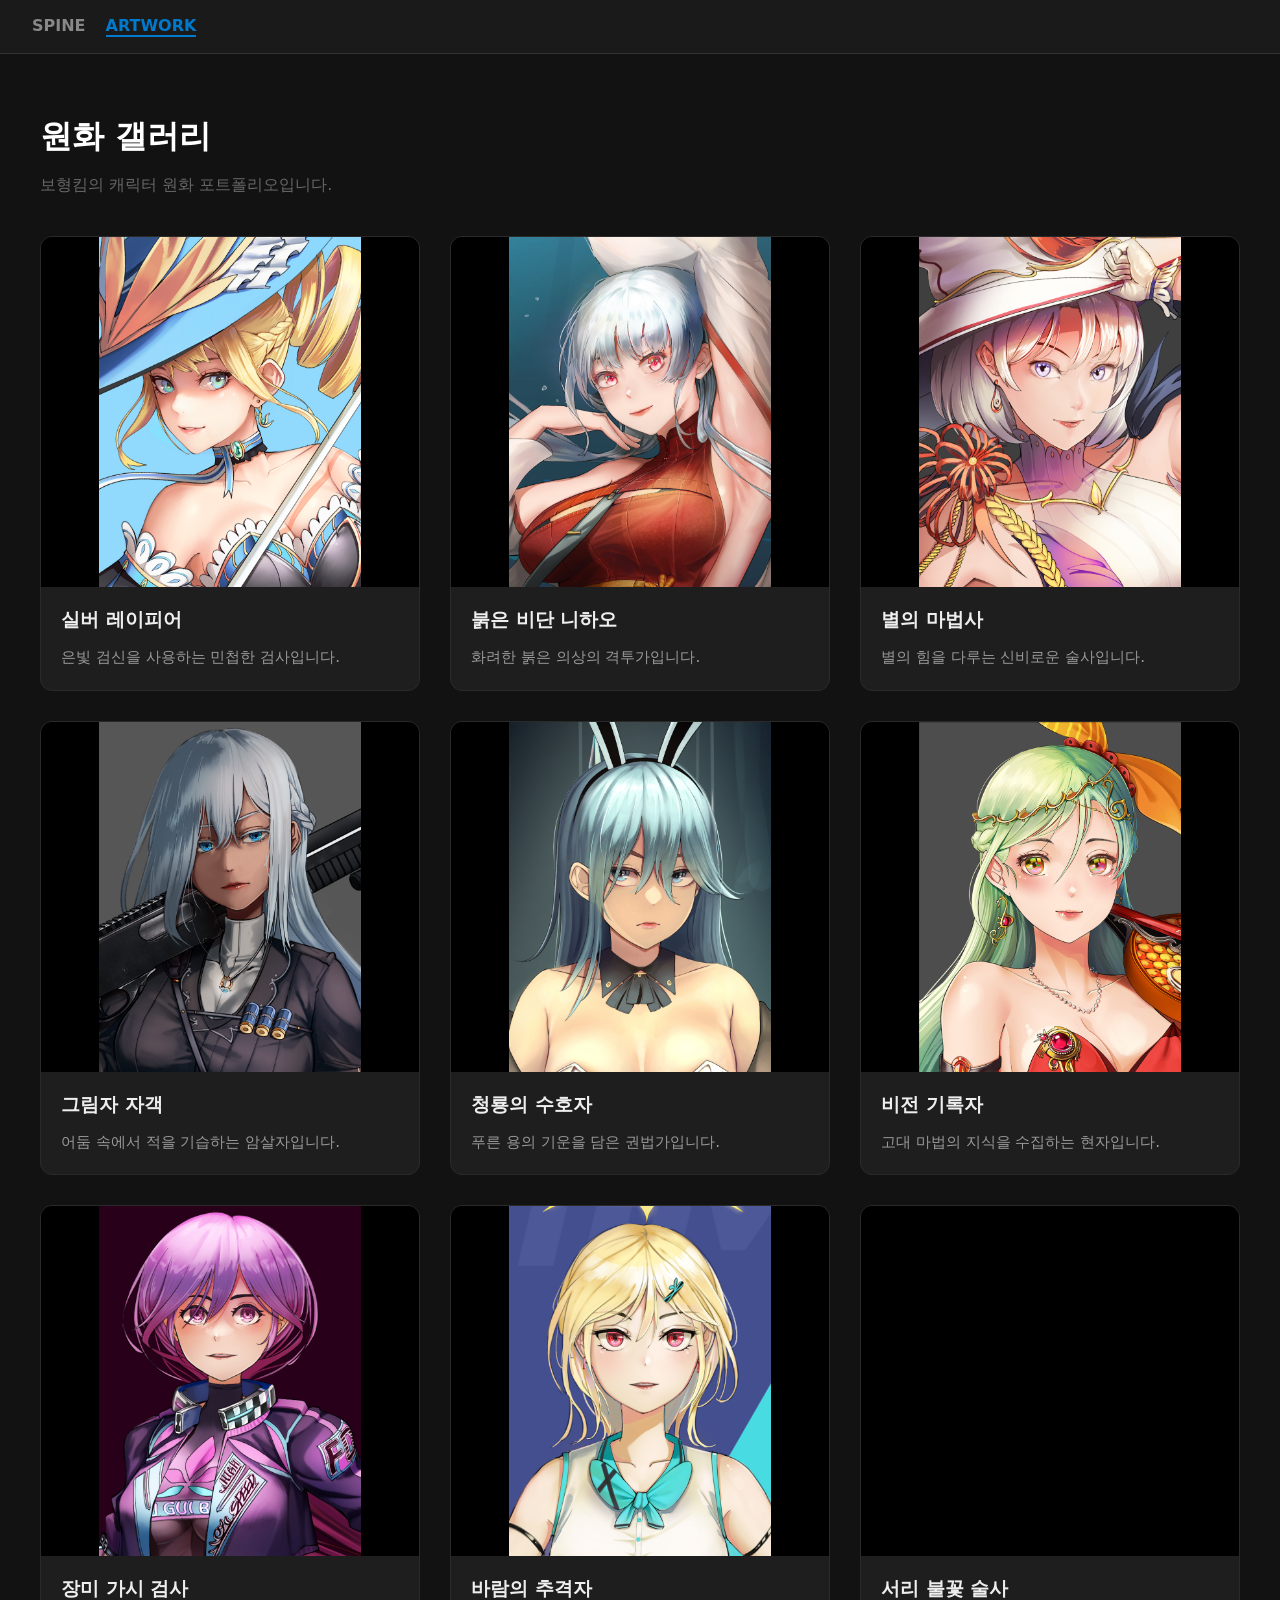
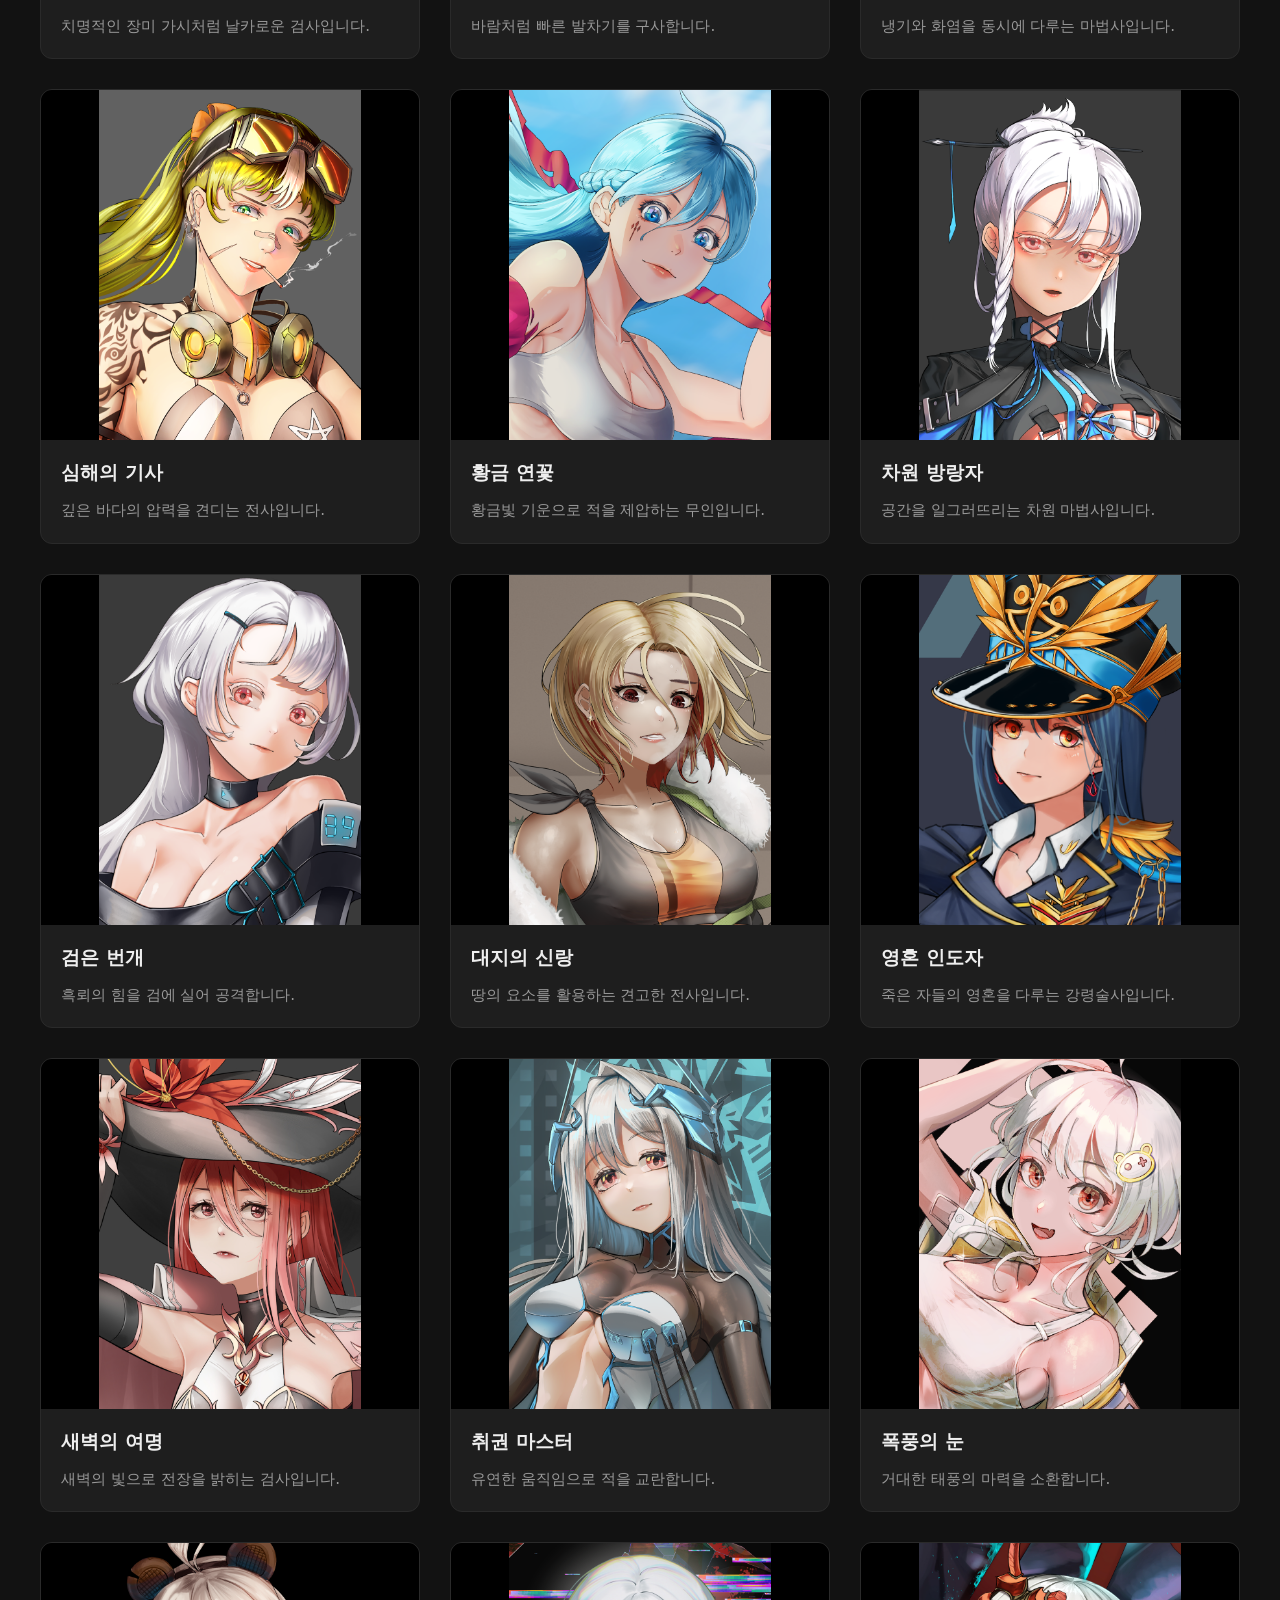
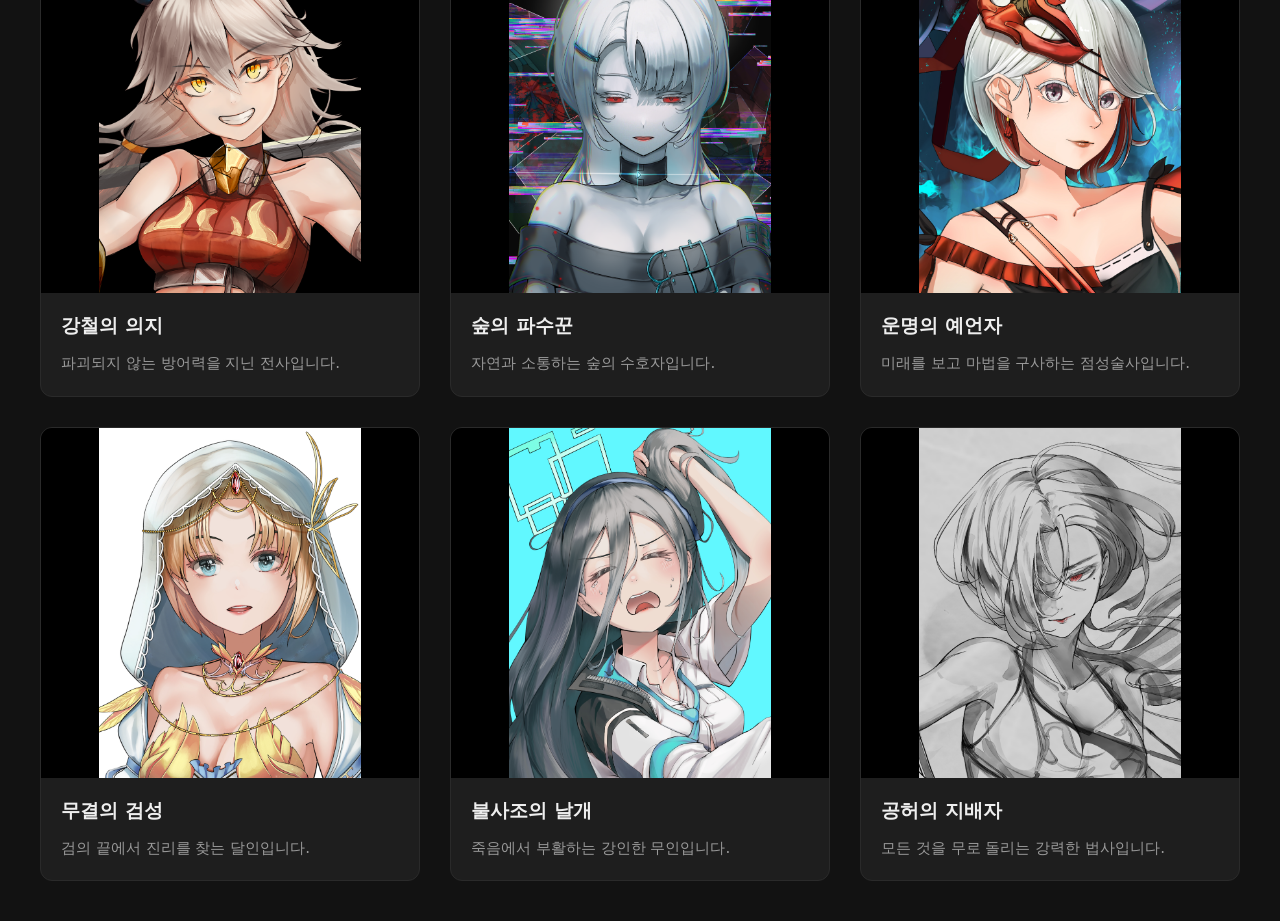
==== artwork.html @ 3d74e8c3 "원화탭 추가" ====
<!doctype html>
<html lang="ko">
  <head>
    <meta charset="UTF-8" />
    <title>보형킴의 디지털 아뜨리움 - ARTWORK</title>
    <link rel="stylesheet" href="artwork.css" />
  </head>
  <body>
    <nav class="top-nav">
      <a href="index.html">SPINE</a>
      <a href="artwork.html" class="active">ARTWORK</a>
    </nav>

    <div class="artwork-page">
      <h1>원화 갤러리</h1>
      <p class="subtitle">보형킴의 캐릭터 원화 포트폴리오입니다.</p>
      
      <div id="artwork-container" class="artwork-grid">
        </div>
    </div>

    <script>
      async function fetchArtworks() {
        const container = document.getElementById("artwork-container");
        try {
          const response = await fetch("artworks.json");
          const data = await response.json();
          
          container.innerHTML = data.map(art => `
            <div class="art-card">
              <div class="img-wrapper">
                <img src="${art.rink}" alt="${art.name}" onerror="this.src='https://placehold.co/600x400?text=No+Image'">
              </div>
              <div class="art-info">
                <h3>${art.name}</h3>
                <p>${art.description}</p>
              </div>
            </div>
          `).join("");
        } catch (e) {
          container.innerHTML = "<p>데이터 로딩 실패</p>";
        }
      }
      window.onload = fetchArtworks;
    </script>
  </body>
</html>
---- artwork.css ----
/* artwork.css */

/* 페이지 기본 설정 */
body {
  margin: 0;
  padding: 0;
  background-color: #121212;
  color: #ffffff;
  font-family: 'Pretendard', -apple-system, BlinkMacSystemFont, system-ui, Roboto, sans-serif;
}

/* 상단 네비게이션 */
.top-nav {
  background: #1a1a1a;
  padding: 1rem 2rem;
  border-bottom: 1px solid #333;
  display: flex;
  gap: 20px;
  position: sticky;
  top: 0;
  z-index: 1000;
}

.top-nav a {
  color: #888;
  text-decoration: none;
  font-weight: 600;
  font-size: 1rem;
  transition: color 0.3s ease;
}

.top-nav a:hover {
  color: #fff;
}

.top-nav a.active {
  color: #007acc;
  border-bottom: 2px solid #007acc;
}

/* 원화 레이아웃 컨테이너 */
.artwork-page {
  max-width: 1200px;
  margin: 0 auto;
  padding: 40px 20px;
}

.artwork-page h1 {
  font-size: 2rem;
  margin-bottom: 10px;
  color: #fff;
}

.artwork-page .subtitle {
  color: #666;
  margin-bottom: 40px;
}

/* 바둑판 그리드 (반응형) */
.artwork-grid {
  display: grid;
  grid-template-columns: repeat(auto-fill, minmax(300px, 1fr));
  gap: 30px;
}

/* 개별 아트 카드 디자인 */
.art-card {
  background: #1e1e1e;
  border-radius: 12px;
  overflow: hidden;
  border: 1px solid #2a2a2a;
  transition: all 0.3s cubic-bezier(0.25, 0.8, 0.25, 1);
  cursor: pointer;
}

.art-card:hover {
  transform: translateY(-10px);
  border-color: #007acc;
  box-shadow: 0 15px 30px rgba(0, 0, 0, 0.5);
}

/* 이미지 영역 */
/* 이미지 영역 수정 */
.art-card .img-wrapper {
  width: 100%;
  height: 350px; /* 원화의 전체 비율을 보기 위해 높이를 조금 더 키우는 것을 추천합니다 */
  overflow: hidden;
  background: #000; /* 여백이 생길 경우 검은색으로 처리 */
  display: flex;
  align-items: center;
  justify-content: center;
}

.art-card img {
  width: auto;
  height: auto;
  max-width: 100%;
  max-height: 100%;
  object-fit: contain; /* 핵심: 이미지가 잘리지 않고 전체 비율이 나오게 함 */
  transition: transform 0.5s ease;
}

.art-card:hover img {
  transform: scale(1.05);
}

/* 텍스트 정보 영역 */
.art-info {
  padding: 20px;
}

.art-info h3 {
  margin: 0 0 12px 0;
  font-size: 1.2rem;
  color: #eee;
}

.art-info p {
  margin: 0;
  font-size: 0.95rem;
  line-height: 1.6;
  color: #999;
  /* 설명이 너무 길 경우 3줄까지만 표시 */
  display: -webkit-box;
  -webkit-line-clamp: 3;
  -webkit-box-orient: vertical;
  overflow: hidden;
}
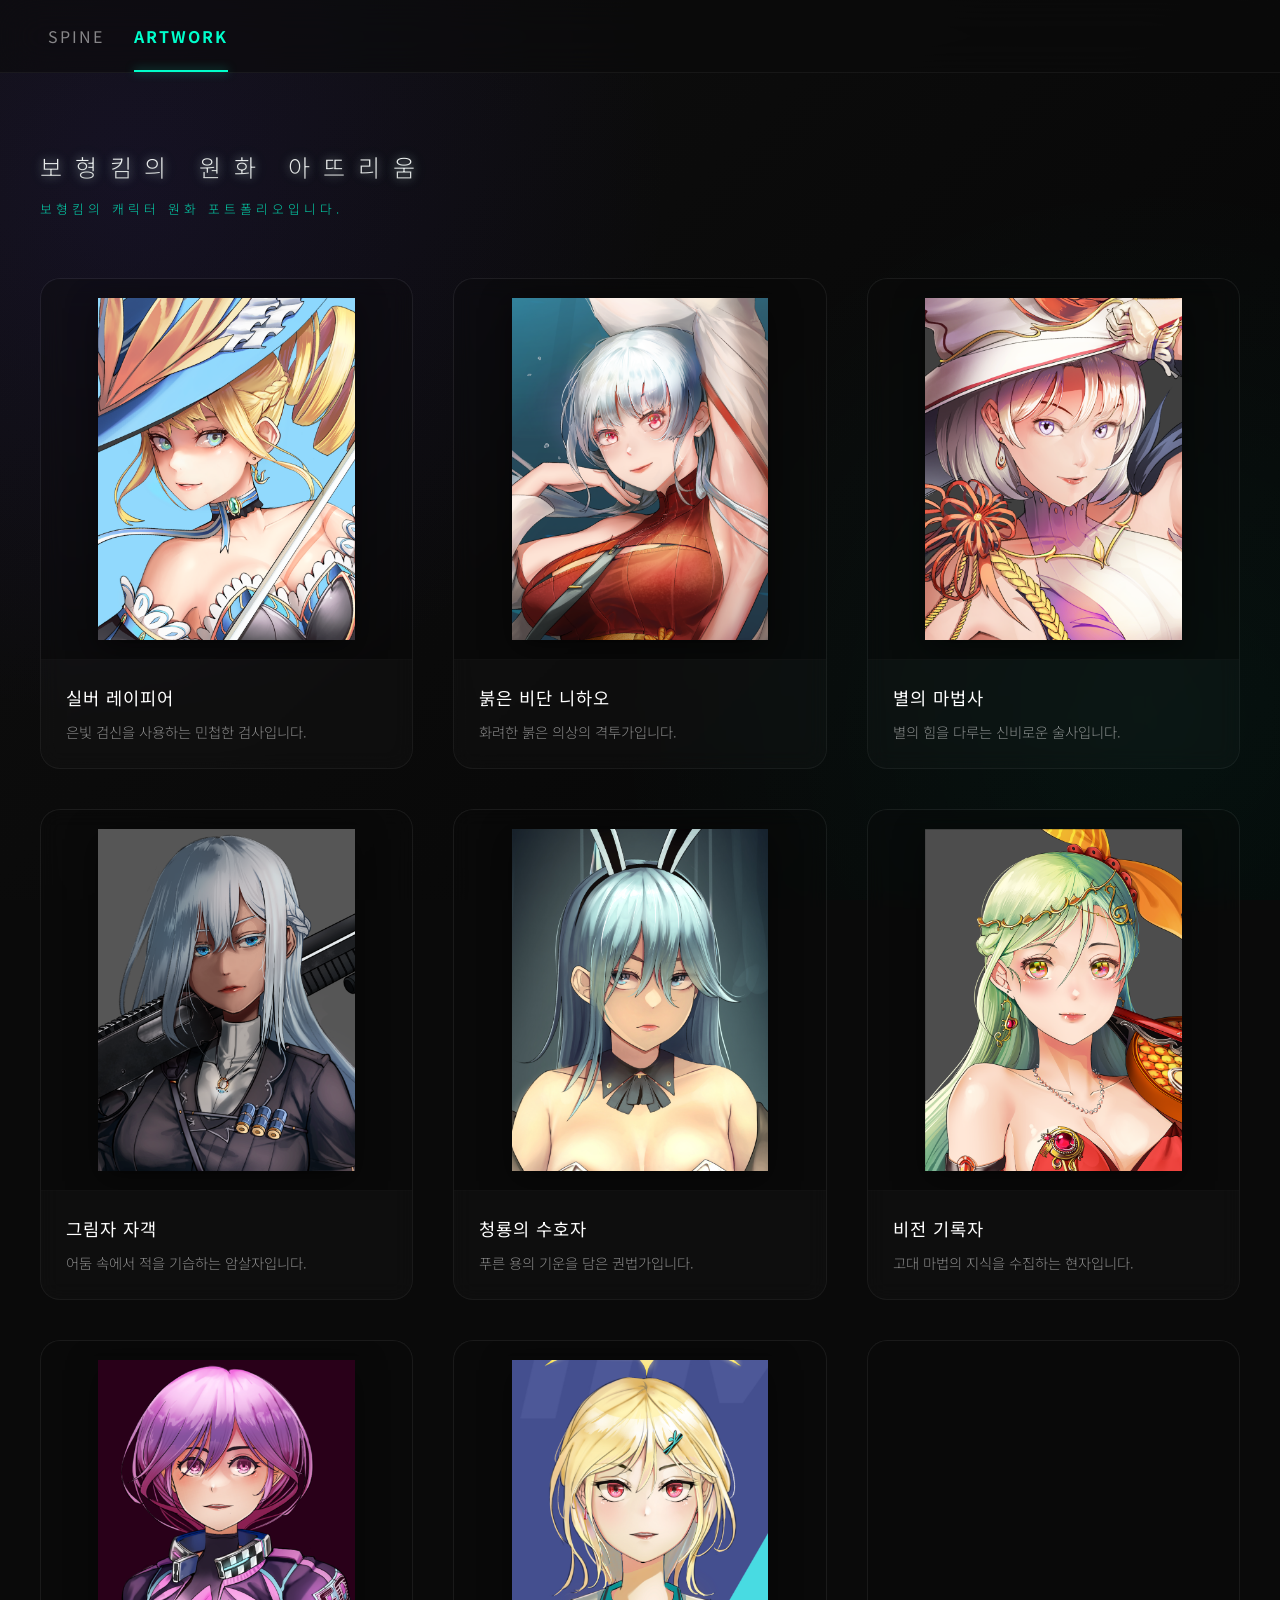
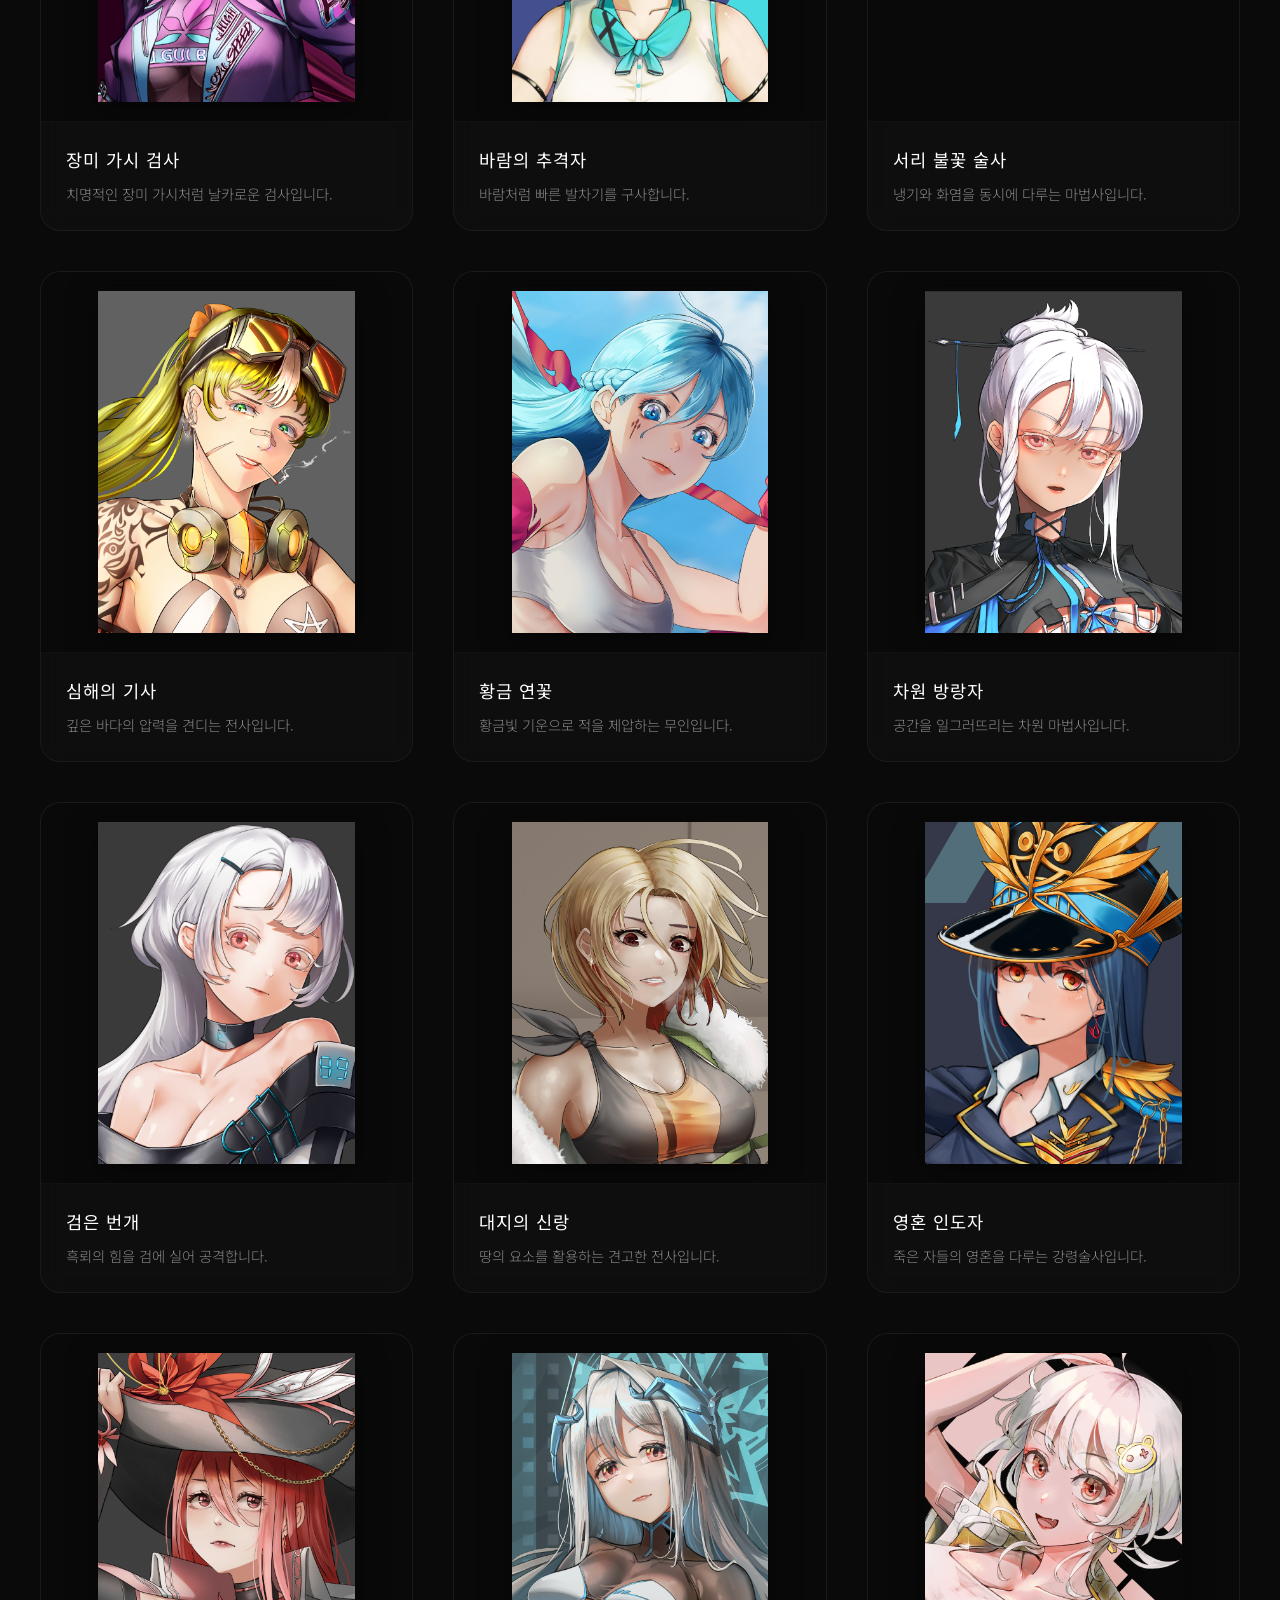
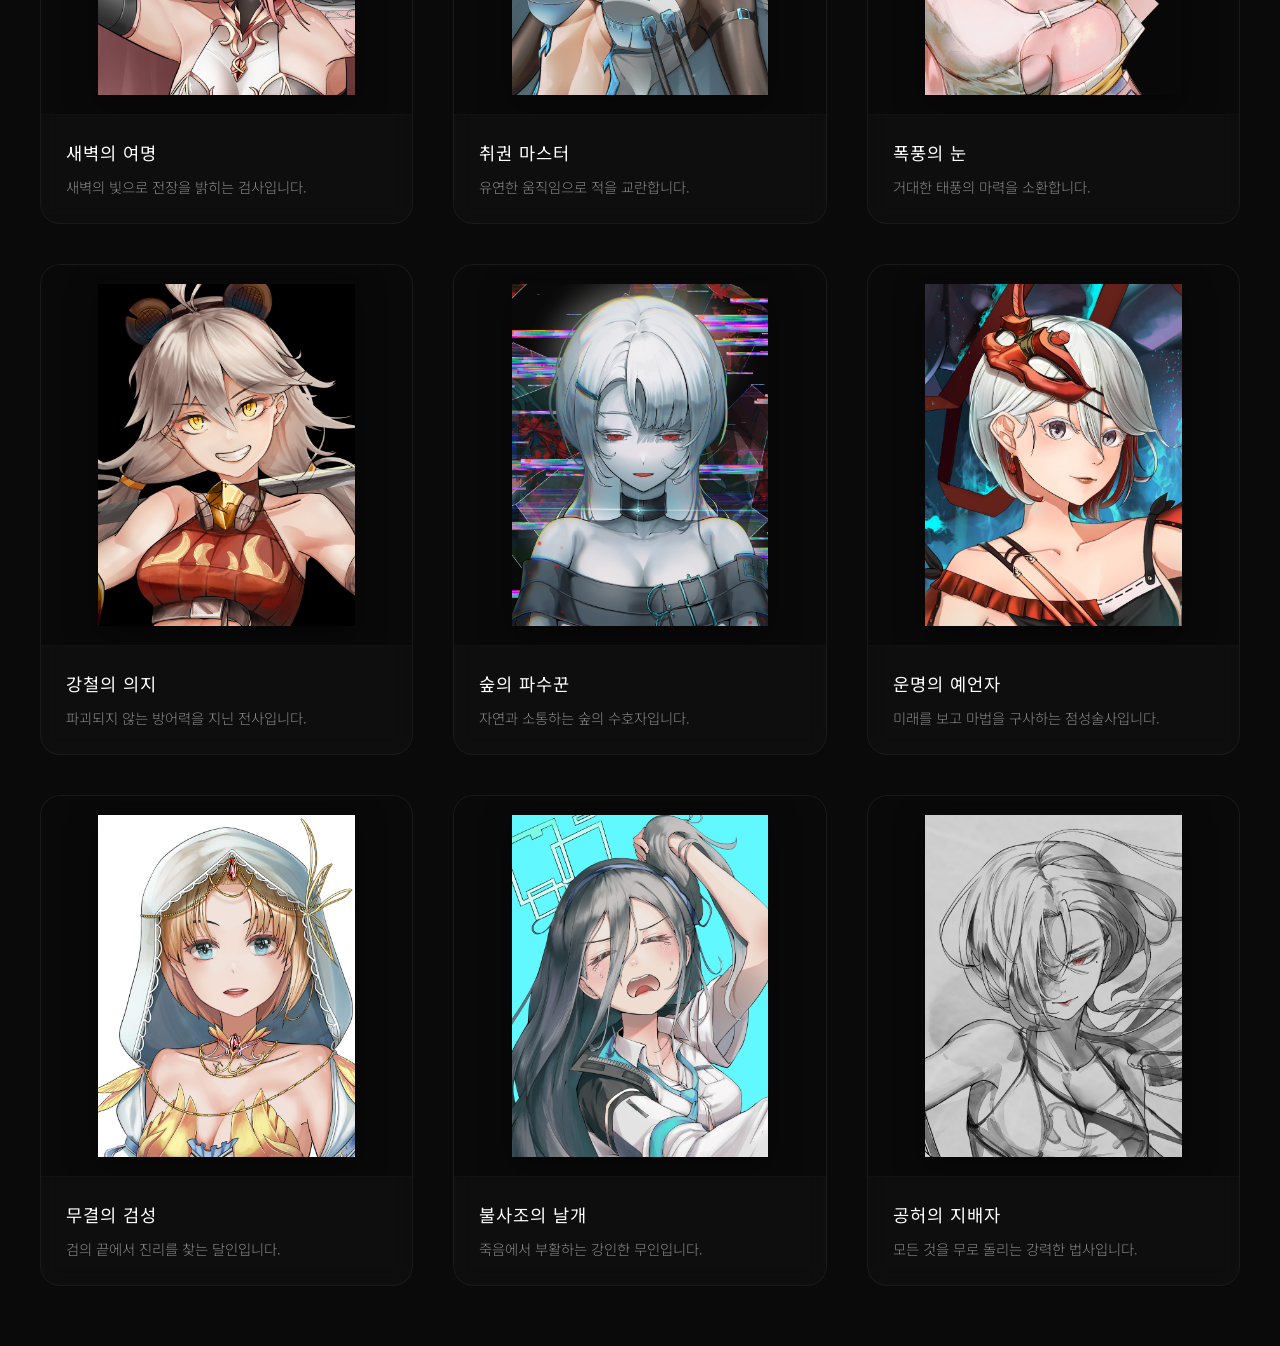
==== commit aee594e7: "원화탭 추가2" ====
--- a/artwork.html
+++ b/artwork.html
@@ -12,7 +12,7 @@
     </nav>
 
     <div class="artwork-page">
-      <h1>원화 갤러리</h1>
+      <h1>보형킴의 원화 아뜨리움</h1>
       <p class="subtitle">보형킴의 캐릭터 원화 포트폴리오입니다.</p>
       
       <div id="artwork-container" class="artwork-grid">
--- a/artwork.css
+++ b/artwork.css
@@ -1,128 +1,178 @@
 /* artwork.css */
+@import url('https://fonts.googleapis.com/css2?family=Noto+Sans+KR:wght@100;300;400;700&display=swap');
 
-/* 페이지 기본 설정 */
+/* 1. 페이지 기본 설정 (메인 페이지의 프리미엄 배경 이식) */
 body {
   margin: 0;
   padding: 0;
-  background-color: #121212;
+  background-color: #0a0a0a;
+  /* 메인 페이지와 동일한 은은한 보랏빛/푸른빛 배경 */
+  background-image: 
+      radial-gradient(circle at 10% 20%, rgba(91, 56, 231, 0.1) 0%, transparent 40%),
+      radial-gradient(circle at 90% 80%, rgba(0, 255, 204, 0.05) 0%, transparent 40%),
+      linear-gradient(135deg, #0f0f0f 0%, #050505 100%);
+  background-attachment: fixed; /* 스크롤해도 배경 고정 */
   color: #ffffff;
-  font-family: 'Pretendard', -apple-system, BlinkMacSystemFont, system-ui, Roboto, sans-serif;
+  font-family: 'Noto Sans KR', sans-serif;
+  min-height: 100vh;
 }
 
-/* 상단 네비게이션 */
+/* 2. 상단 네비게이션 (글래스모피즘 적용 및 포인트 컬러 통일) */
 .top-nav {
-  background: #1a1a1a;
-  padding: 1rem 2rem;
-  border-bottom: 1px solid #333;
+  background: rgba(10, 10, 10, 0.6);
+  backdrop-filter: blur(20px);
+  -webkit-backdrop-filter: blur(20px);
+  padding: 1.5rem 3rem;
+  border-bottom: 1px solid rgba(255, 255, 255, 0.05);
   display: flex;
-  gap: 20px;
+  gap: 30px;
   position: sticky;
   top: 0;
   z-index: 1000;
 }
 
 .top-nav a {
-  color: #888;
+  color: rgba(255, 255, 255, 0.5);
   text-decoration: none;
-  font-weight: 600;
+  font-weight: 400;
   font-size: 1rem;
-  transition: color 0.3s ease;
+  letter-spacing: 2px;
+  transition: all 0.3s ease;
 }
 
 .top-nav a:hover {
   color: #fff;
+  text-shadow: 0 0 10px rgba(255, 255, 255, 0.3);
 }
 
 .top-nav a.active {
-  color: #007acc;
-  border-bottom: 2px solid #007acc;
+  color: #00ffcc; /* 파란색에서 민트색으로 변경 */
+  font-weight: 700;
+  position: relative;
 }
 
-/* 원화 레이아웃 컨테이너 */
-.artwork-page {
-  max-width: 1200px;
-  margin: 0 auto;
-  padding: 40px 20px;
+.top-nav a.active::after {
+  content: '';
+  position: absolute;
+  bottom: -24px;
+  left: 0;
+  width: 100%;
+  height: 2px;
+  background: #00ffcc;
+  box-shadow: 0 0 10px rgba(0, 255, 204, 0.5);
 }
 
+/* 3. 원화 레이아웃 컨테이너 */
+.artwork-page {
+  max-width: 1400px;
+  margin: 0 auto;
+  padding: 60px 40px;
+}
+
+/* 메인 타이틀 동기화 */
 .artwork-page h1 {
-  font-size: 2rem;
-  margin-bottom: 10px;
-  color: #fff;
+  font-size: 1.5rem;
+  font-weight: 300;
+  letter-spacing: 0.8rem;
+  text-transform: uppercase;
+  color: rgba(255, 255, 255, 0.9);
+  text-shadow: 0 0 10px rgba(255, 255, 255, 0.5), 0 0 20px rgba(0, 255, 204, 0.2);
+  background: linear-gradient(to bottom, #fff 0%, #ccc 100%);
+  -webkit-background-clip: text;
+  -webkit-text-fill-color: transparent;
+  margin-bottom: 15px;
 }
 
 .artwork-page .subtitle {
-  color: #666;
-  margin-bottom: 40px;
+  font-size: 0.8rem;
+  font-weight: 300;
+  letter-spacing: 4px;
+  color: #00ffcc;
+  opacity: 0.8;
+  margin-bottom: 60px;
+  text-transform: uppercase;
 }
 
-/* 바둑판 그리드 (반응형) */
+/* 4. 바둑판 그리드 */
 .artwork-grid {
   display: grid;
-  grid-template-columns: repeat(auto-fill, minmax(300px, 1fr));
-  gap: 30px;
+  grid-template-columns: repeat(auto-fill, minmax(320px, 1fr));
+  gap: 40px;
 }
 
-/* 개별 아트 카드 디자인 */
+/* 5. 개별 아트 카드 (메인 메뉴 버튼의 디자인 랭귀지 이식) */
 .art-card {
-  background: #1e1e1e;
-  border-radius: 12px;
+  background: rgba(255, 255, 255, 0.02);
+  border-radius: 20px;
   overflow: hidden;
-  border: 1px solid #2a2a2a;
-  transition: all 0.3s cubic-bezier(0.25, 0.8, 0.25, 1);
+  border: 1px solid rgba(255, 255, 255, 0.05);
+  backdrop-filter: blur(10px);
+  -webkit-backdrop-filter: blur(10px);
+  transition: all 0.5s cubic-bezier(0.23, 1, 0.32, 1);
   cursor: pointer;
+  position: relative;
 }
 
+/* 카드 호버 시 네온 및 플로팅 효과 */
 .art-card:hover {
   transform: translateY(-10px);
-  border-color: #007acc;
-  box-shadow: 0 15px 30px rgba(0, 0, 0, 0.5);
+  border-color: rgba(0, 255, 204, 0.3);
+  background: rgba(0, 255, 204, 0.02);
+  box-shadow: 0 20px 40px rgba(0, 0, 0, 0.8), 0 0 20px rgba(0, 255, 204, 0.1);
 }
 
-/* 이미지 영역 */
-/* 이미지 영역 수정 */
+/* 6. 이미지 영역 */
 .art-card .img-wrapper {
   width: 100%;
-  height: 350px; /* 원화의 전체 비율을 보기 위해 높이를 조금 더 키우는 것을 추천합니다 */
+  height: 380px;
   overflow: hidden;
-  background: #000; /* 여백이 생길 경우 검은색으로 처리 */
+  background: rgba(0, 0, 0, 0.3); /* 순수 검정 대신 반투명 블랙 */
   display: flex;
   align-items: center;
   justify-content: center;
+  border-bottom: 1px solid rgba(255, 255, 255, 0.03);
 }
 
 .art-card img {
   width: auto;
   height: auto;
-  max-width: 100%;
-  max-height: 100%;
-  object-fit: contain; /* 핵심: 이미지가 잘리지 않고 전체 비율이 나오게 함 */
-  transition: transform 0.5s ease;
+  max-width: 90%; /* 이미지에 약간의 여백을 주어 갤러리 액자 느낌 연출 */
+  max-height: 90%;
+  object-fit: contain;
+  transition: transform 0.7s cubic-bezier(0.23, 1, 0.32, 1);
+  filter: drop-shadow(0 10px 15px rgba(0,0,0,0.5));
 }
 
 .art-card:hover img {
-  transform: scale(1.05);
+  transform: scale(1.08);
 }
 
-/* 텍스트 정보 영역 */
+/* 7. 텍스트 정보 영역 */
 .art-info {
-  padding: 20px;
+  padding: 25px;
 }
 
 .art-info h3 {
-  margin: 0 0 12px 0;
-  font-size: 1.2rem;
-  color: #eee;
+  margin: 0 0 10px 0;
+  font-size: 1.1rem;
+  font-weight: 400;
+  letter-spacing: 1px;
+  color: #fff;
+  transition: color 0.3s ease;
+}
+
+.art-card:hover .art-info h3 {
+  color: #00ffcc; /* 마우스 오버 시 제목도 민트색으로 점등 */
 }
 
 .art-info p {
   margin: 0;
-  font-size: 0.95rem;
+  font-size: 0.9rem;
+  font-weight: 300;
   line-height: 1.6;
-  color: #999;
-  /* 설명이 너무 길 경우 3줄까지만 표시 */
+  color: rgba(255, 255, 255, 0.5);
   display: -webkit-box;
-  -webkit-line-clamp: 3;
+  -webkit-line-clamp: 2;
   -webkit-box-orient: vertical;
   overflow: hidden;
 }
